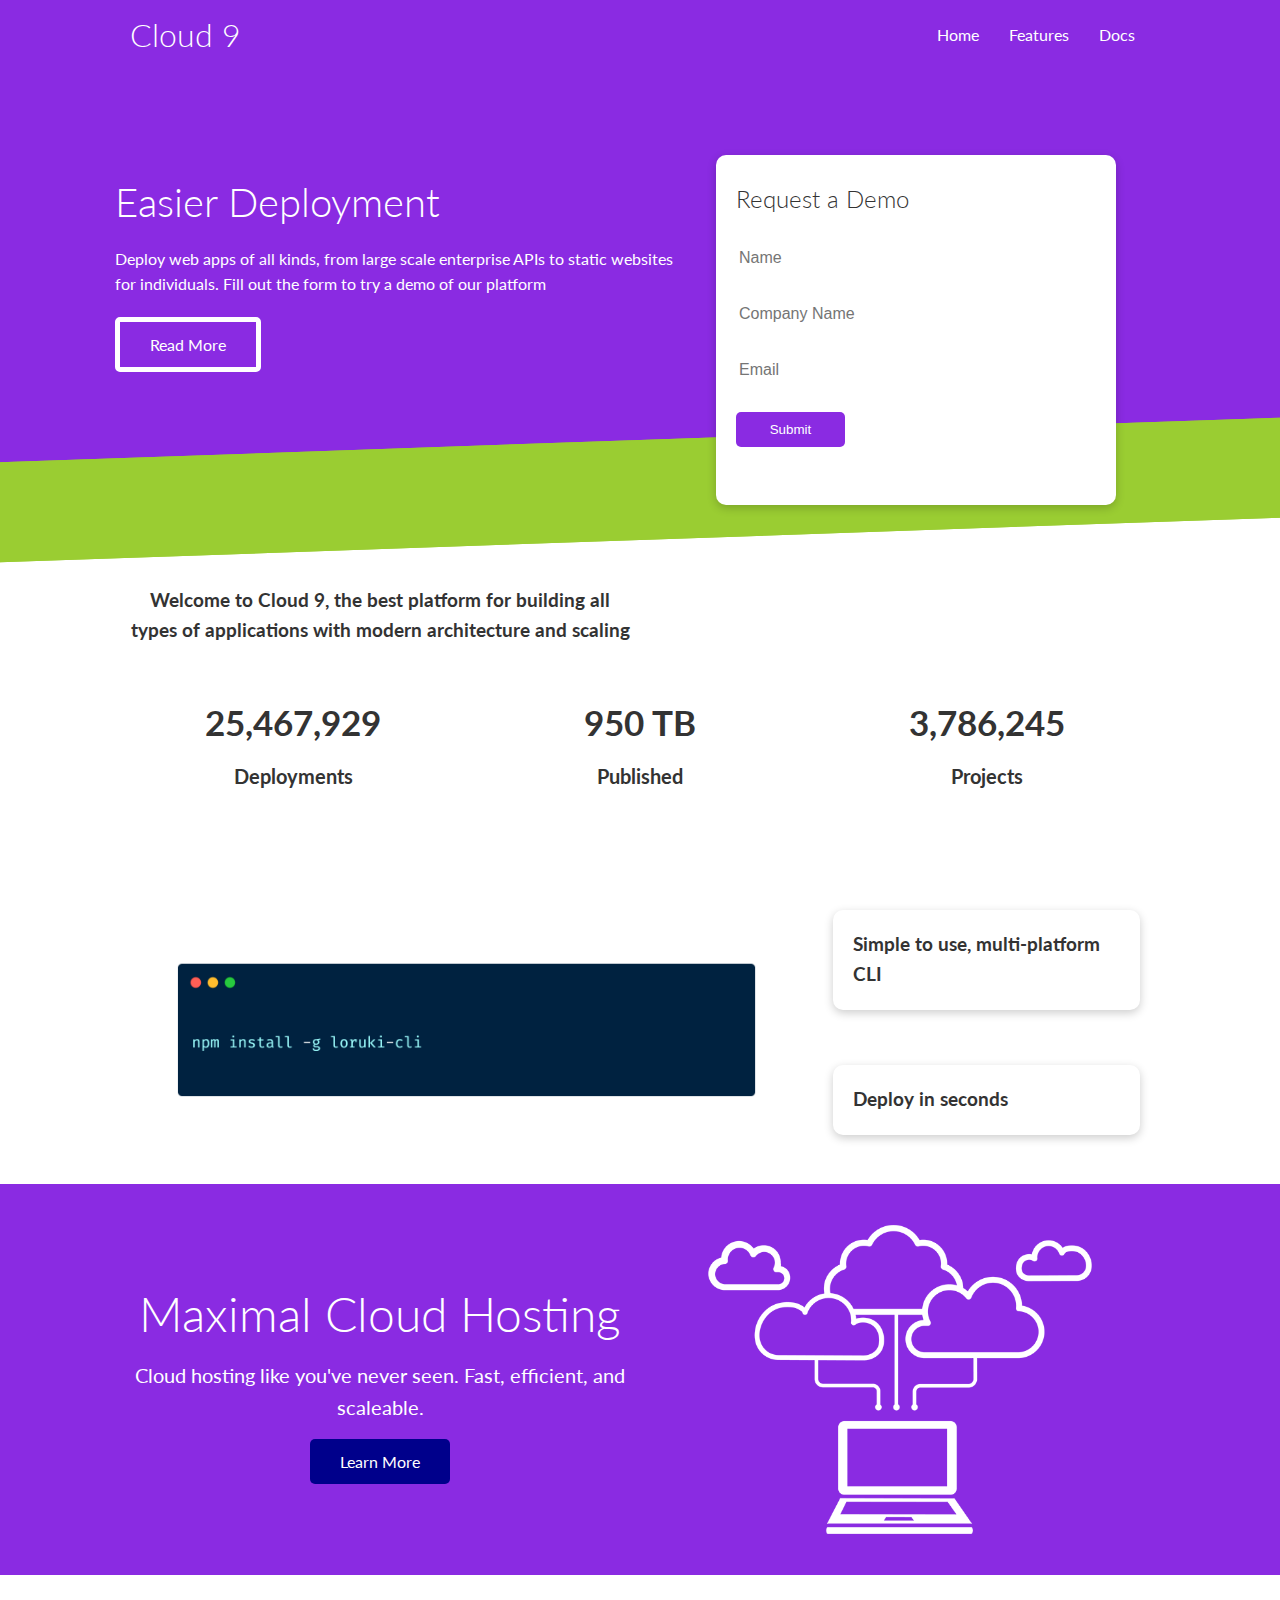
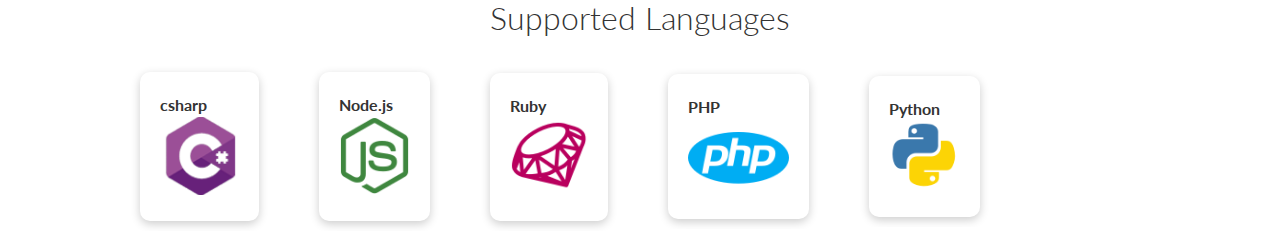
==== index.html @ 0221c9a2 "fix typo in ;oython; title" ====
<!DOCTYPE html>
<html lang="en">
<head>
    <meta charset="UTF-8">
    <meta http-equiv="X-UA-Compatible" content="IE=edge">
    <meta name="viewport" content="width=device-width, initial-scale=1.0">
    <link rel="stylesheet" href="https://cdnjs.cloudflare.com/ajax/libs/font-awesome/6.0.0-beta3/css/all.min.css" integrity="sha512-Fo3rlrZj/k7ujTnHg4CGR2D7kSs0v4LLanw2qksYuRlEzO+tcaEPQogQ0KaoGN26/zrn20ImR1DfuLWnOo7aBA==" crossorigin="anonymous" referrerpolicy="no-referrer" />
    <link rel="stylesheet" href="css/style.css">
    <link rel="stylesheet" href="css/utilities.css">
    <title>Cloud 9 | Cloud Hosting For Everyone</title>
</head>
<body>
    <!-- Navbar -->
    <div class="navbar">
        <div class="container flex">
            <h1 class="logo">Cloud 9</h1>
            <nav>
                <ul>
                    <li><a href="index.html">Home</a></li>
                    <li><a href="features.html">Features</a></li>
                    <li><a href="docs.html">Docs</a></li>
                </ul>
            </nav>
        </div>
    </div>

    <!-- Showcase -->
    <section class="showcase">
        <div class="container grid">
            <div class="showcase-text">
                <h1>Easier Deployment</h1>
                <p>Deploy web apps of all kinds, from large scale enterprise APIs to static websites for individuals. Fill out the form to try a demo of our platform </p>
                <a href="features.html" class="btn btn-outline">Read More</a>
            </div>
            <div class="showcase-form card">
                <h2>Request a Demo</h2>
                <form>
                    <div class="form-control">
                    <input type="text"name="name" placeholder="Name" required>
                    </div>
                    <div class="form-control">
                    <input type="text"name="company" placeholder="Company Name" required>
                    </div>
                    <div class="form-control">
                    <input type="text"name="email" placeholder="Email" required>
                    </div>
                    <input type="submit" value=" Submit " class="btn btn-primary">
                </form>
            </div>
            
        </div>

    </section>


   <!--Stats-->
   <section class="stats">
       <div class="container">
        <h3 class="stats-heading text-center my-1">
            Welcome to Cloud 9, the best platform for building all types of applications with modern architecture and scaling 
        </h3>

        <div class="grid grid-3 text-center my-4">
             <div>
                 <i class="fas fa-server fa-3x"></i>
                 <h3>25,467,929</h3>
                 <p class="text-secondary">Deployments</p>
             </div>
             <div>
                 <i class="fas fa-upload fa-3x"></i>
                <h3>950 TB</h3>
                <p class="text-secondary">Published</p>
            </div>

             <div>
                <i class="fas fa-project-diagram fa-3x"></i>
                <h3>3,786,245</h3>
                <p class="text-secondary">Projects</p>

             </div>
        
       </div>
   </section>
   <!-- CLI -->
   <section class="cli">

   <div class="container grid">
       <img src="image/cli.png" alt="">
       <div class="card">
           <h3>Simple to use, multi-platform CLI</h3>
       </div>
       <div class="card">
           <h3>Deploy in seconds</h3>
       </div>
   </div>
   </section>

   <!-- Cloud -->
   <section class="cloud bg-primary my-2 py-2">
       <div class="container grid">
           <div class="text-center">
               <h2 class="lg">Maximal Cloud Hosting</h2>
               <p class="lead my-1">Cloud hosting like you've never seen. Fast, efficient, and scaleable. </p>
               <a href="features.html" class="btn btn-dark">Learn More</a>

           </div>
           <img src="image/cloud.png" alt="">
       </div>

   </section>
   <!-- Languages -->

   <section class="languages">
       <h2 class="md text-center my-2">
           Supported Languages 
       </h2>
       <div class="container flex">
           <div class="card">
               <h4>csharp</h4>
               <img src="image/logos/csharp.png" alt="">
           </div>
           
       <div class="container flex">
           <div class="card">
               <h4>Node.js</h4>
               <img src="image/logos/node.png" alt="">
           </div>
       <div class="container flex">
           <div class="card">
               <h4>Ruby</h4>
               <img src="image/logos/ruby.png" alt="">
           </div>
       <div class="container flex">
           <div class="card">
               <h4>PHP</h4>
               <img src="image/logos/php.png" alt="">
           </div>
       <div class="container flex">
           <div class="card">
               <h4>Python</h4>
               <img src="image/logos/python.png" alt="">
           </div>
       </div>
       
   </section>
</body>
</html>
---- css/style.css ----
@import url("https://fonts.googleapis.com/css2?family=Lato:wght@300&display=swap");

:root {
  --primary-color: blueviolet;
  --secondary-color: violet;
  --dark-color: darkblue;
  --light-color: darkgrey;
}

* {
  box-sizing: border-box;
  padding: 0;
  margin: 0;
}

body {
  font-family: "Lato", sans-serif;
  color: #333;
  line-height: 1.6;
}

ul {
  list-style-type: none;
}

a {
  text-decoration: none;
  color: #333;
}

h1,
h2 {
  font-weight: 300;
  line-height: 1.2;
  margin: 10px 0;
}

p {
  margin: 10px 0;
}

img {
  width: 100%;
}

/* Navbar Styling */

.navbar {
  background-color: var(--primary-color);
  color: #fff;
  height: 70px;
}

.navbar ul {
  display: flex;
}

.navbar a {
  color: #fff;
  padding: 10px;
  margin: 0 5px;
}

.navbar a:hover {
  border-bottom: 2px #fff solid;
}
.navbar .flex {
  justify-content: space-between;
}

/* Showcase */
.showcase {
  height: 400px;
  background-color: var(--primary-color);
  color: #fff;
  position: relative;
}

.showcase h1 {
  font-size: 40px;
}

.showcase p {
  margin: 20px 0;
}

.showcase .grid {
  overflow: visible;
  grid-template-columns: 55% 45%;
  gap: 30px;
}

.showcase-form {
  position: relative;
  top: 60px;
  height: 350px;
  width: 400px;
  padding: 40px;
  z-index: 100;
}

.showcase-form .form-control {
  margin: 30px 0;
}

.showcase-form input[type="text"],
.showcase-form input[type="email"] {
  border: 0;
  border-bottom: 1 px solid #b4becb;
  width: 100%;
  padding: 3px;
  font-size: 16px;
}

.showcase-form input:focus {
  outline: none;
}

.showcase::before,
.showcase::after {
  content: "";
  position: absolute;
  height: 100px;
  bottom: -70px;
  right: 0;
  left: 0;
  background: yellowgreen;
  transform: skewY(-2deg);
  -webkit-transform: skewY(-2deg);
  -moz-transform: skewY(-2deg);
  -ms-transform: skewY(-2deg);
}

/* Stats */

.stats {
  padding-top: 100px;
  padding-bottom: 50px;
}

.stats-heading {
  max-width: 500px;
  margin: auto;
}

.stats .grid h3 {
  font-size: 35px;
}

.stats .grid p {
  font-size: 20px;
  font-weight: bold;
}

/* Cli */

.cli .grid {
  grid-template-columns: repeat(3, 1fr);
  grid-template-rows: repeat(2, 1fr);
}

.cli .grid > *:first-child {
  grid-column: 1 / span 2;
  grid-row: 1 / span 2;
}

/* Cloud */

.cloud.grid {
  grid-template-columns: 4fr 3fr;
}
---- css/utilities.css ----
.container {
  max-width: 1100px;
  margin: 0 auto;
  overflow: auto;
  padding: 0 40px;
}

.card {
  background-color: white;
  color: #333;
  border-radius: 10px;
  box-shadow: 0 3px 10px rgba(0, 0, 0, 0.2);
  padding: 20px;
  margin: 10px;
}

.btn {
  display: inline-block;
  padding: 10px 30px;
  cursor: pointer;
  background: var(--primary-color);
  color: #fff;
  border: none;
  border-radius: 5px;
}

.btn-outline {
  background-color: transparent;
  border: 5px #fff solid;
}

.btn:hover {
  transform: scale(1.3);
}

/* Backgrounds and colored buttons */
.bg-primary,
.btn-primary {
  background-color: var(--primary-color);
  color: white;
}

.bg-secondary,
.btn-secondary {
  background-color: var(--secondary-color);
  color: white;
}

.bg-dark,
.btn-dark {
  background-color: var(--dark-color);
  color: white;
}

.bg-light,
.btn-light {
  background-color: var(--light-color);
  color: #333;
}

/* Text Sizes */

.lead {
  font-size: 20px;
}

.sm {
  font-size: 1rem;
}

.md {
  font-size: 2rem;
}

.lg {
  font-size: 3rem;
}

.xl {
  font-size: 4rem;
}

.text-center {
  text-align: center;
}

.flex {
  display: flex;
  justify-content: center;
  align-items: center;
  height: 100%;
}

.grid {
  display: grid;
  grid-template-columns: repeat(2, 1fr);
  gap: 20px;
  justify-content: center;
  align-items: center;
  height: 100%;
}

.grid-3 {
  grid-template-columns: repeat(3, 1fr);
}

/* Margin */
.my-1 {
  margin: 1rem 0;
}

.my-2 {
  margin: 1.5rem 0;
}

.my-3 {
  margin: 2rem 0;
}

.my-4 {
  margin: 3rem 0;
}

.my-5 {
  margin: 4rem 0;
}

.m-1 {
  margin: 1rem;
}

.m-2 {
  margin: 1.5rem;
}

.m-3 {
  margin: 2rem;
}

.m-4 {
  margin: 3rem;
}

.m-5 {
  margin: 4rem;
}

/* Padding */

.py-1 {
  padding: 1rem 0;
}

.py-2 {
  padding: 1.5rem 0;
}

.py-3 {
  padding: 2rem 0;
}

.py-4 {
  padding: 3rem 0;
}

.py-5 {
  padding: 4rem 0;
}

.p-1 {
  padding: 1rem;
}

.p-2 {
  padding: 1.5rem;
}

.p-3 {
  padding: 2rem;
}

.p-4 {
  padding: 3rem;
}

.p-5 {
  padding: 4rem;
}
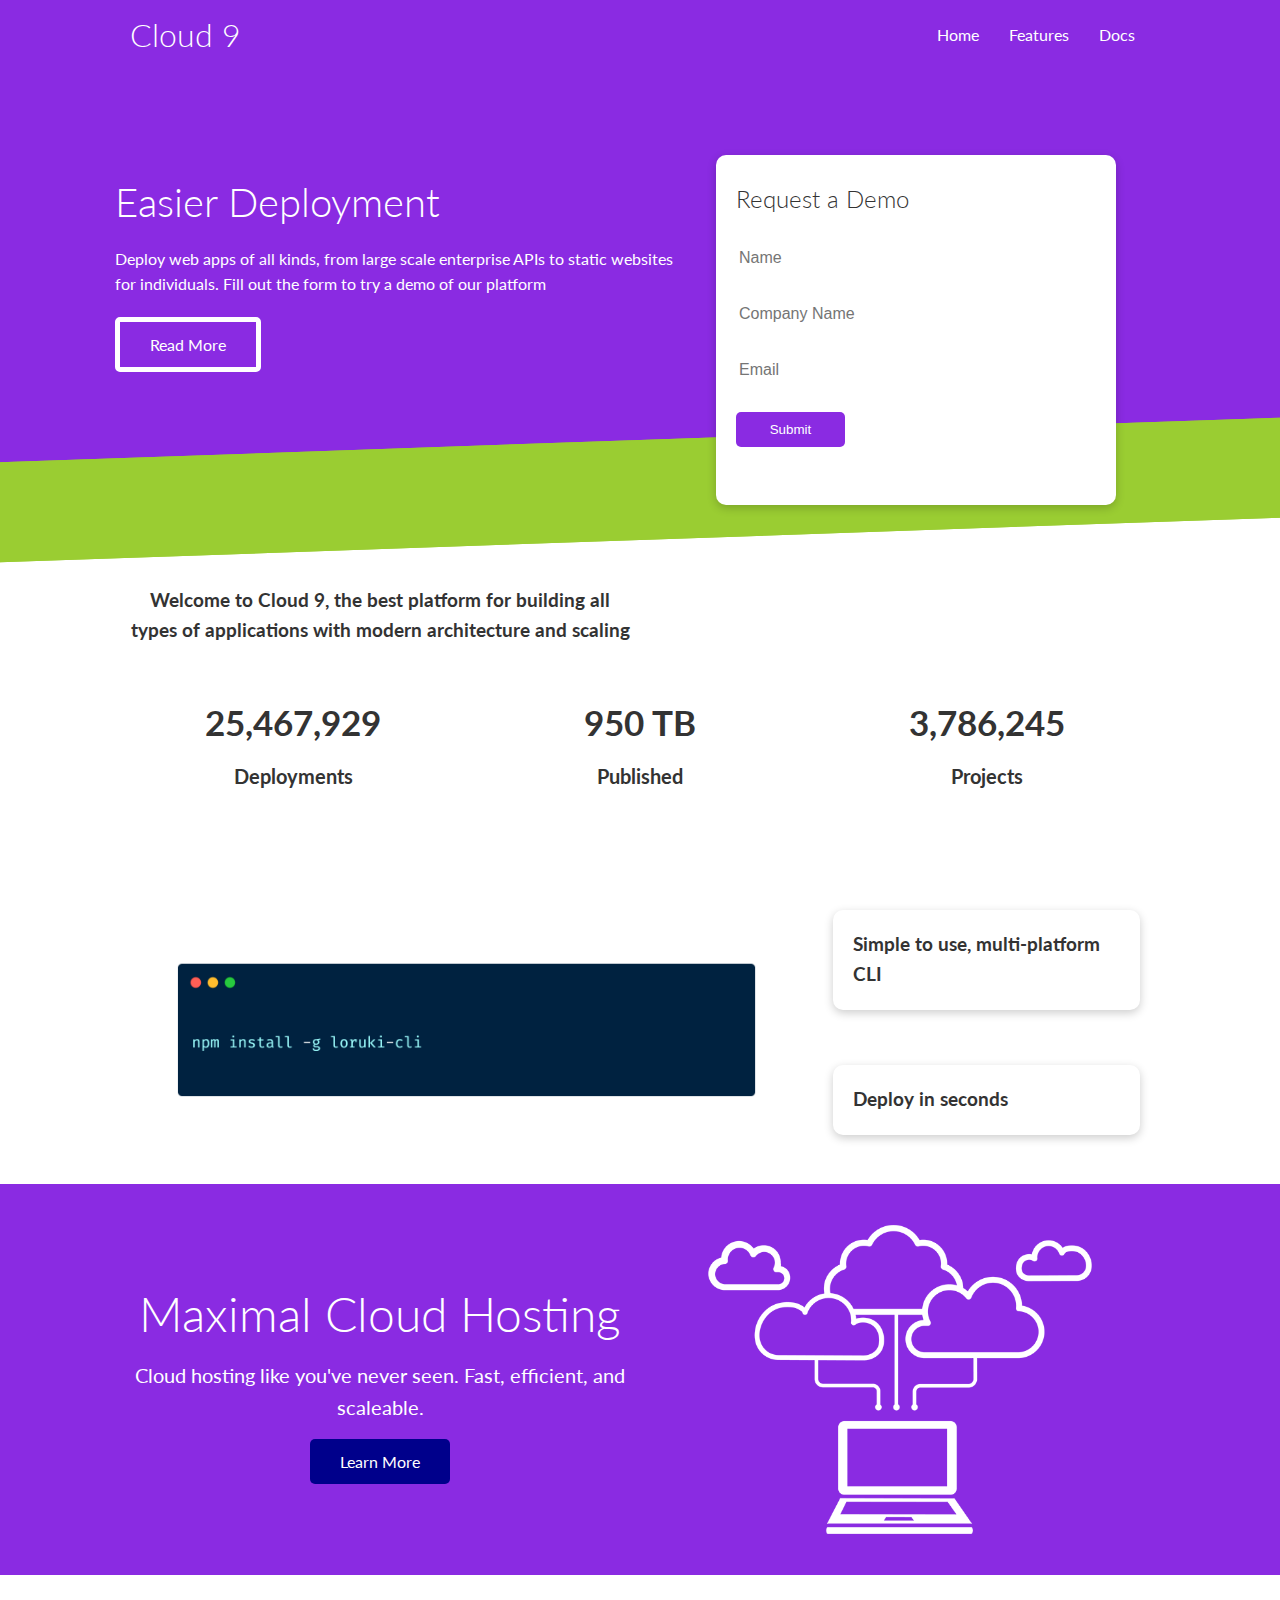
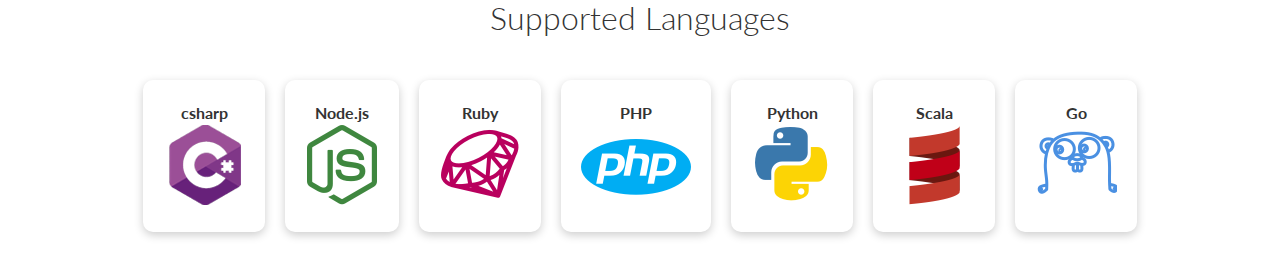
==== commit 3358fb9c: "add flex wrap tp card classes in style.css and add more language cards to language area in index.htm" ====
--- a/index.html
+++ b/index.html
@@ -120,26 +120,36 @@
                <img src="image/logos/csharp.png" alt="">
            </div>
            
-       <div class="container flex">
+       
            <div class="card">
                <h4>Node.js</h4>
                <img src="image/logos/node.png" alt="">
            </div>
-       <div class="container flex">
+      
            <div class="card">
                <h4>Ruby</h4>
                <img src="image/logos/ruby.png" alt="">
            </div>
-       <div class="container flex">
+       
            <div class="card">
                <h4>PHP</h4>
                <img src="image/logos/php.png" alt="">
            </div>
-       <div class="container flex">
+       
            <div class="card">
                <h4>Python</h4>
                <img src="image/logos/python.png" alt="">
            </div>
+           <div class="card">
+               <h4>Scala</h4>
+               <img src="image/logos/scala.png" alt="">
+           </div>
+           <div class="card">
+               <h4>Go</h4>
+               <img src="image/logos/go.png" alt="">
+           </div>
+           
+           
        </div>
        
    </section>
--- a/css/style.css
+++ b/css/style.css
@@ -169,3 +169,13 @@
 .cloud.grid {
   grid-template-columns: 4fr 3fr;
 }
+
+/* Languages */
+
+.languages .flex {
+  flex-wrap: wrap;
+}
+.languages .card {
+  text-align: center;
+  margin: 18px 10px 40px;
+}
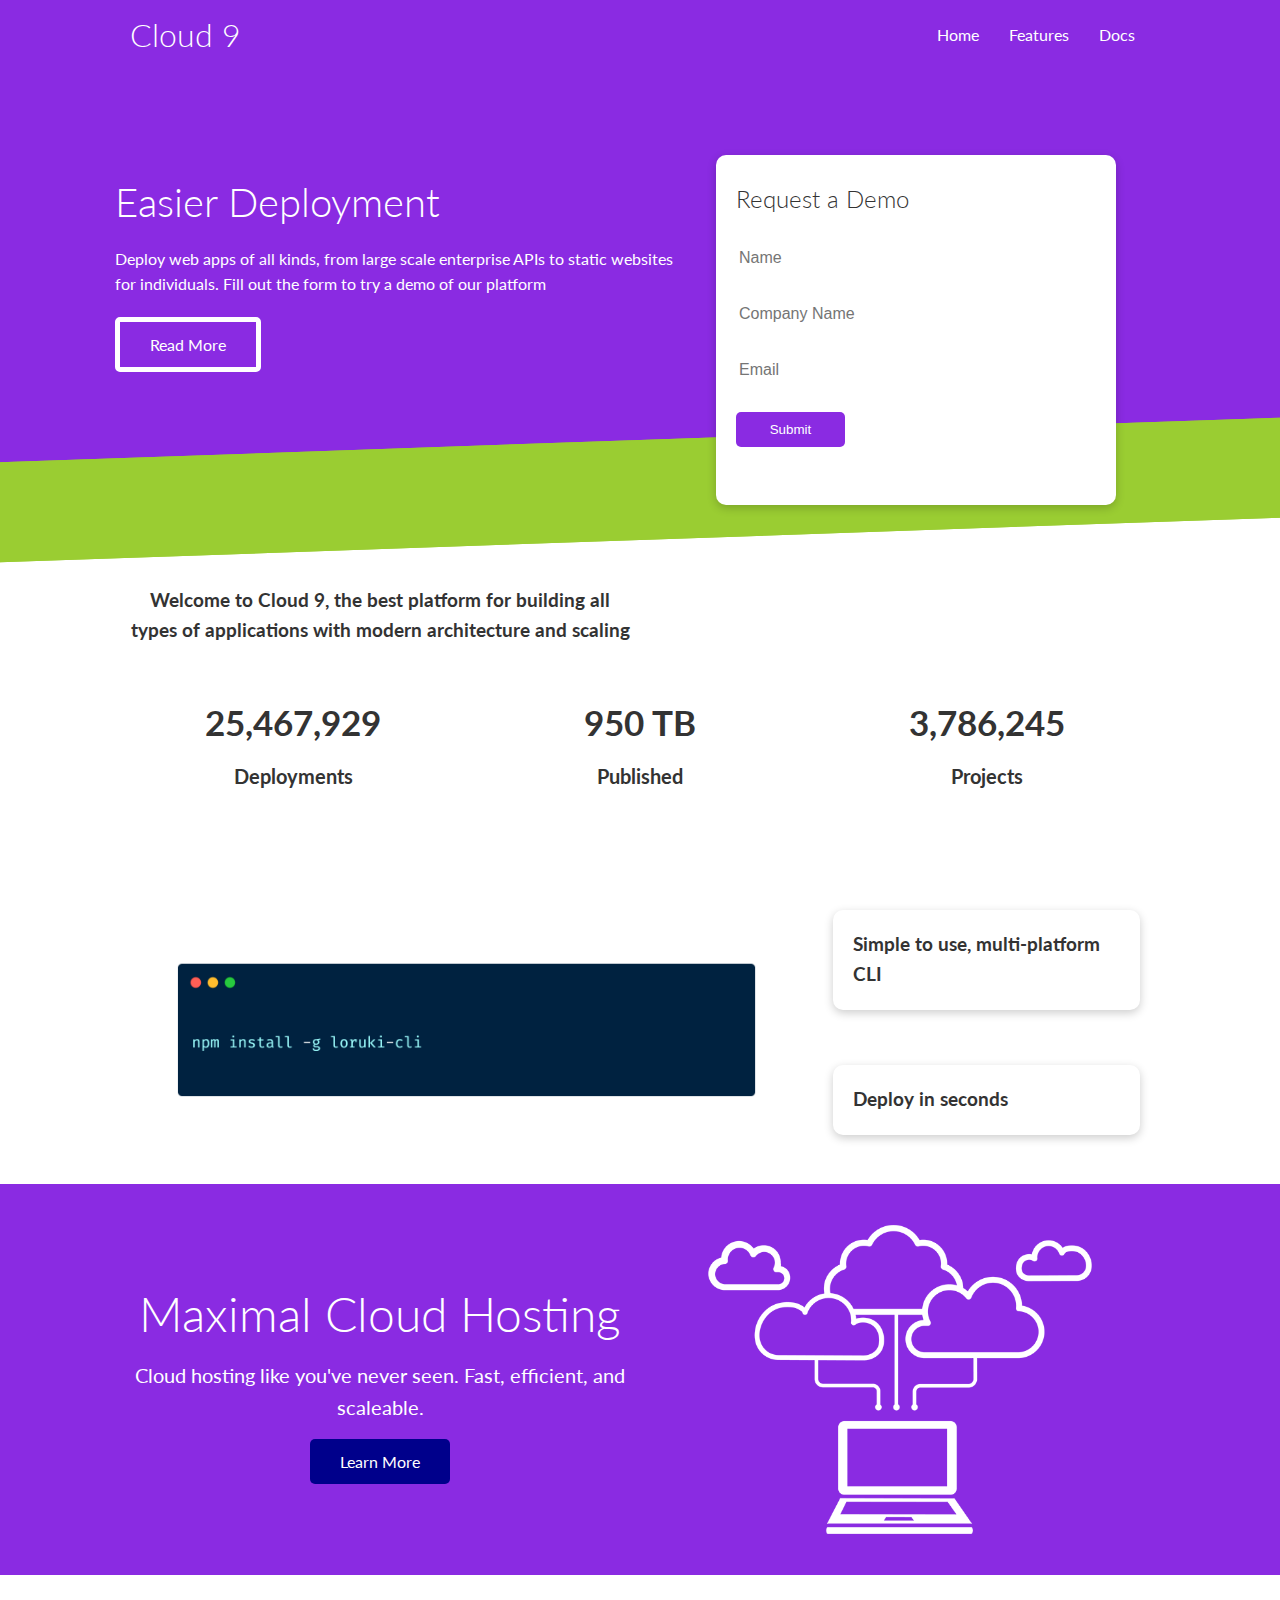
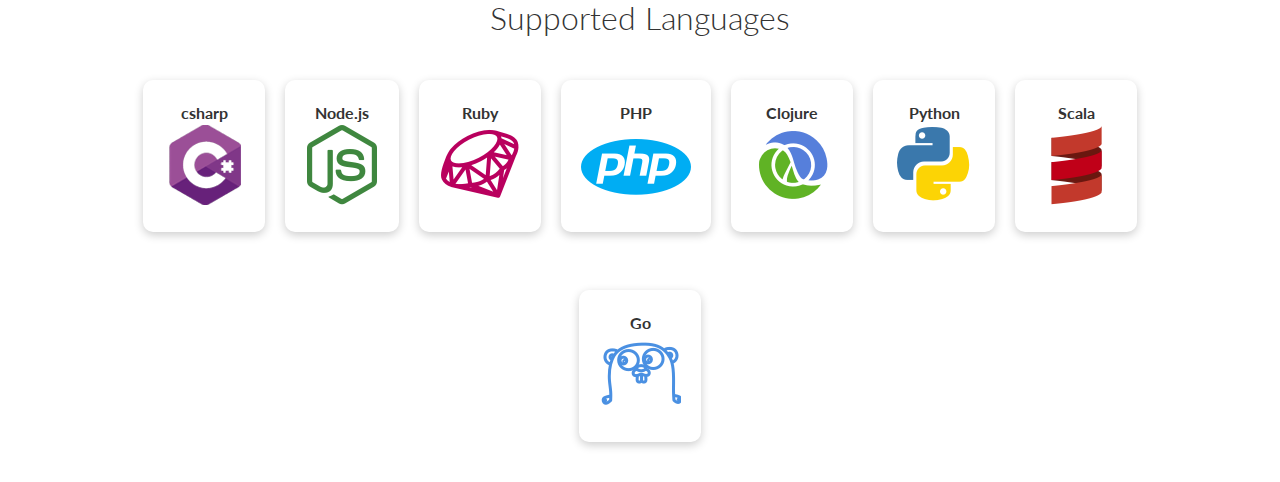
==== commit 83ca595a: "add more language cards, get rid of extra divs" ====
--- a/index.html
+++ b/index.html
@@ -135,6 +135,10 @@
                <h4>PHP</h4>
                <img src="image/logos/php.png" alt="">
            </div>
+           <div class="card">
+            <h4>Clojure</h4>
+            <img src="image/logos/clojure.png" alt="">
+             </div>
        
            <div class="card">
                <h4>Python</h4>
@@ -148,6 +152,8 @@
                <h4>Go</h4>
                <img src="image/logos/go.png" alt="">
            </div>
+            
+           
            
            
        </div>
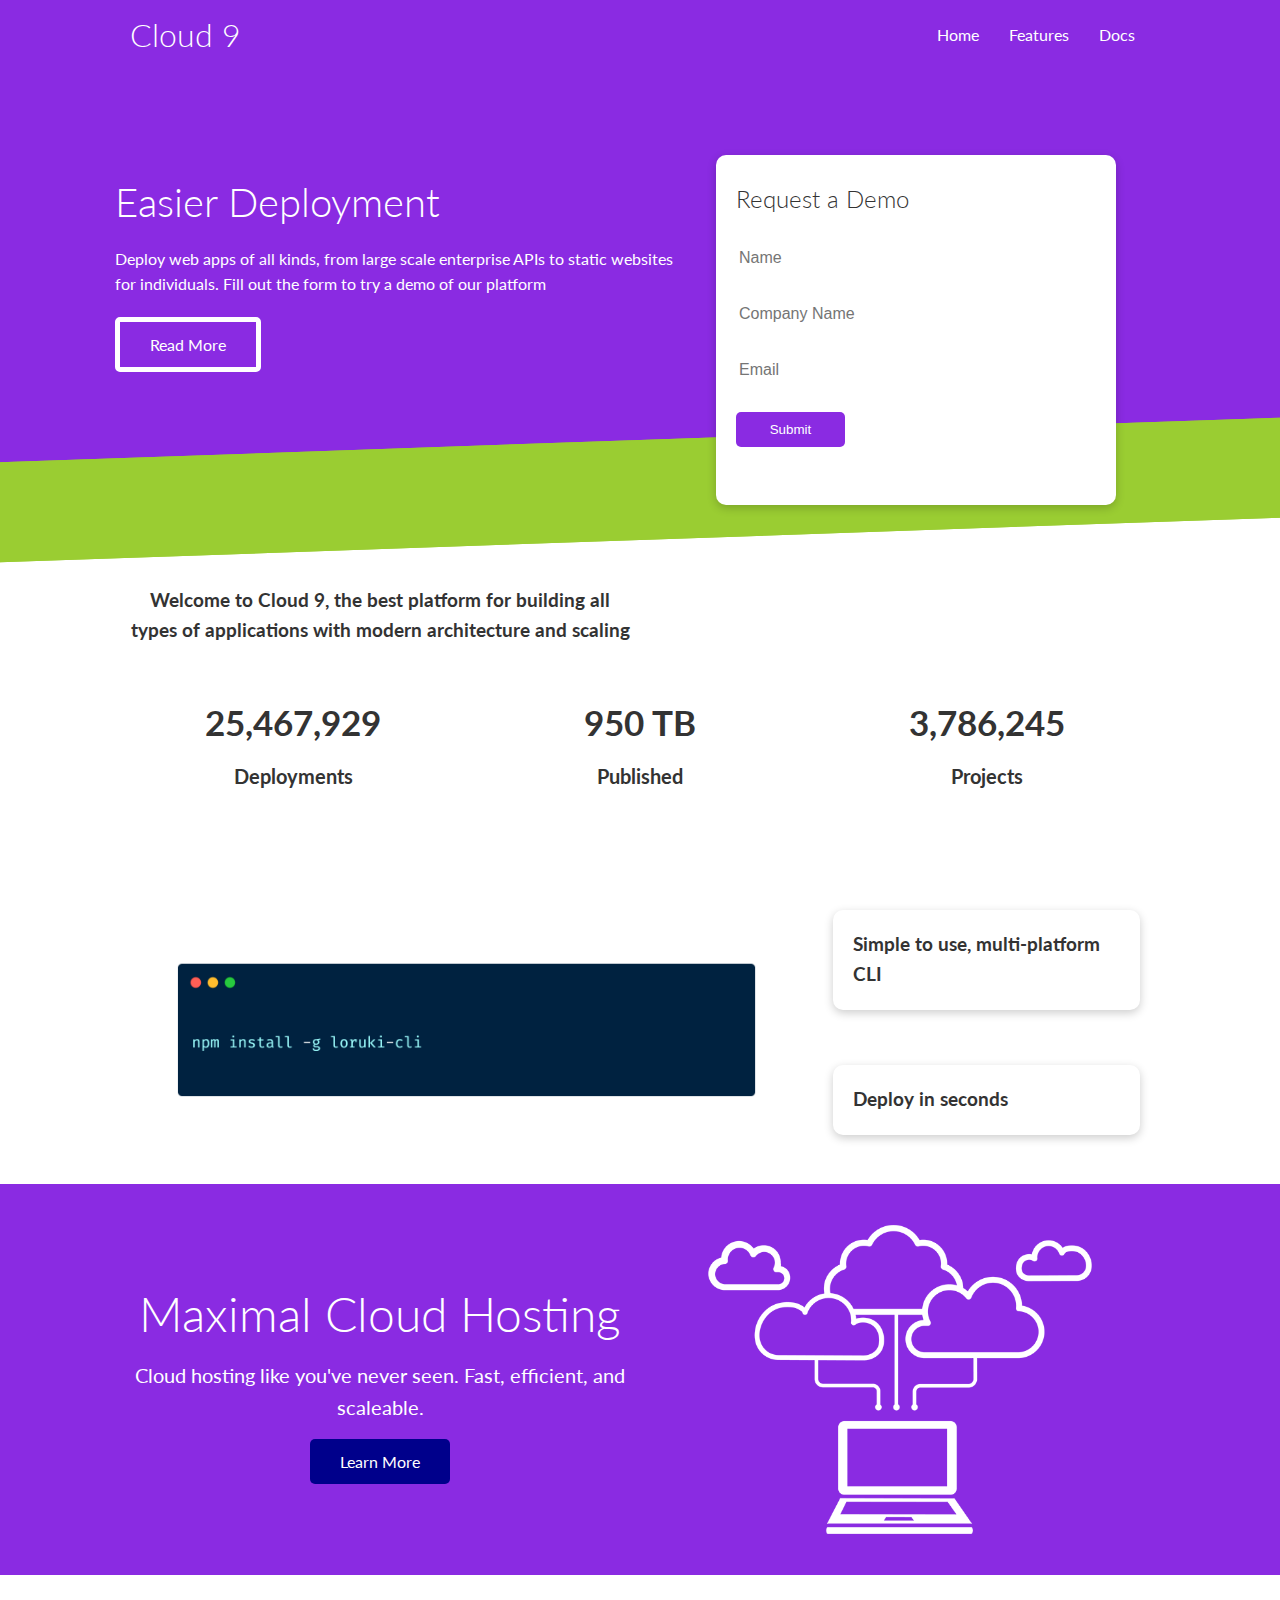
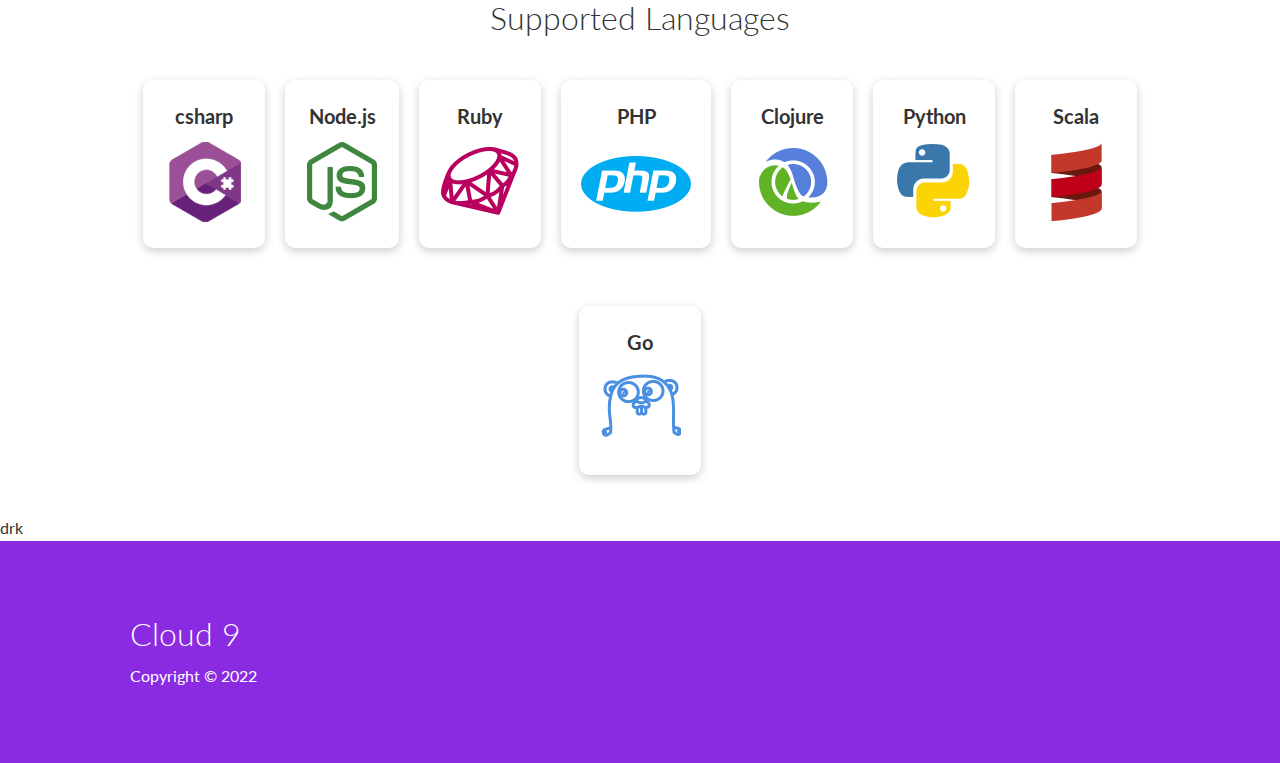
==== commit 9aaa86b1: "create a footer section under languages section, set color to primary and add heading with site titl" ====
--- a/index.html
+++ b/index.html
@@ -152,12 +152,17 @@
                <h4>Go</h4>
                <img src="image/logos/go.png" alt="">
            </div>
-            
-           
-           
-           
-       </div>
+     </div>
        
    </section>
+   <!-- Footer -->drk
+   <footer class="footer bg-primary py-5">
+       <div class="container grid grid-3">
+           <div>
+               <h1>Cloud 9</h1>
+               <p>Copyright &copy; 2022</p>
+           </div>
+       </div>
+   </footer>
 </body>
 </html>--- a/css/style.css
+++ b/css/style.css
@@ -178,4 +178,14 @@
 .languages .card {
   text-align: center;
   margin: 18px 10px 40px;
+  transition: transform 0.2s ease-out;
 }
+
+.languages .card h4 {
+  font-size: 20px;
+  margin-bottom: 10px;
+}
+
+.languages .card:hover {
+  transform: translateY(-15px);
+}
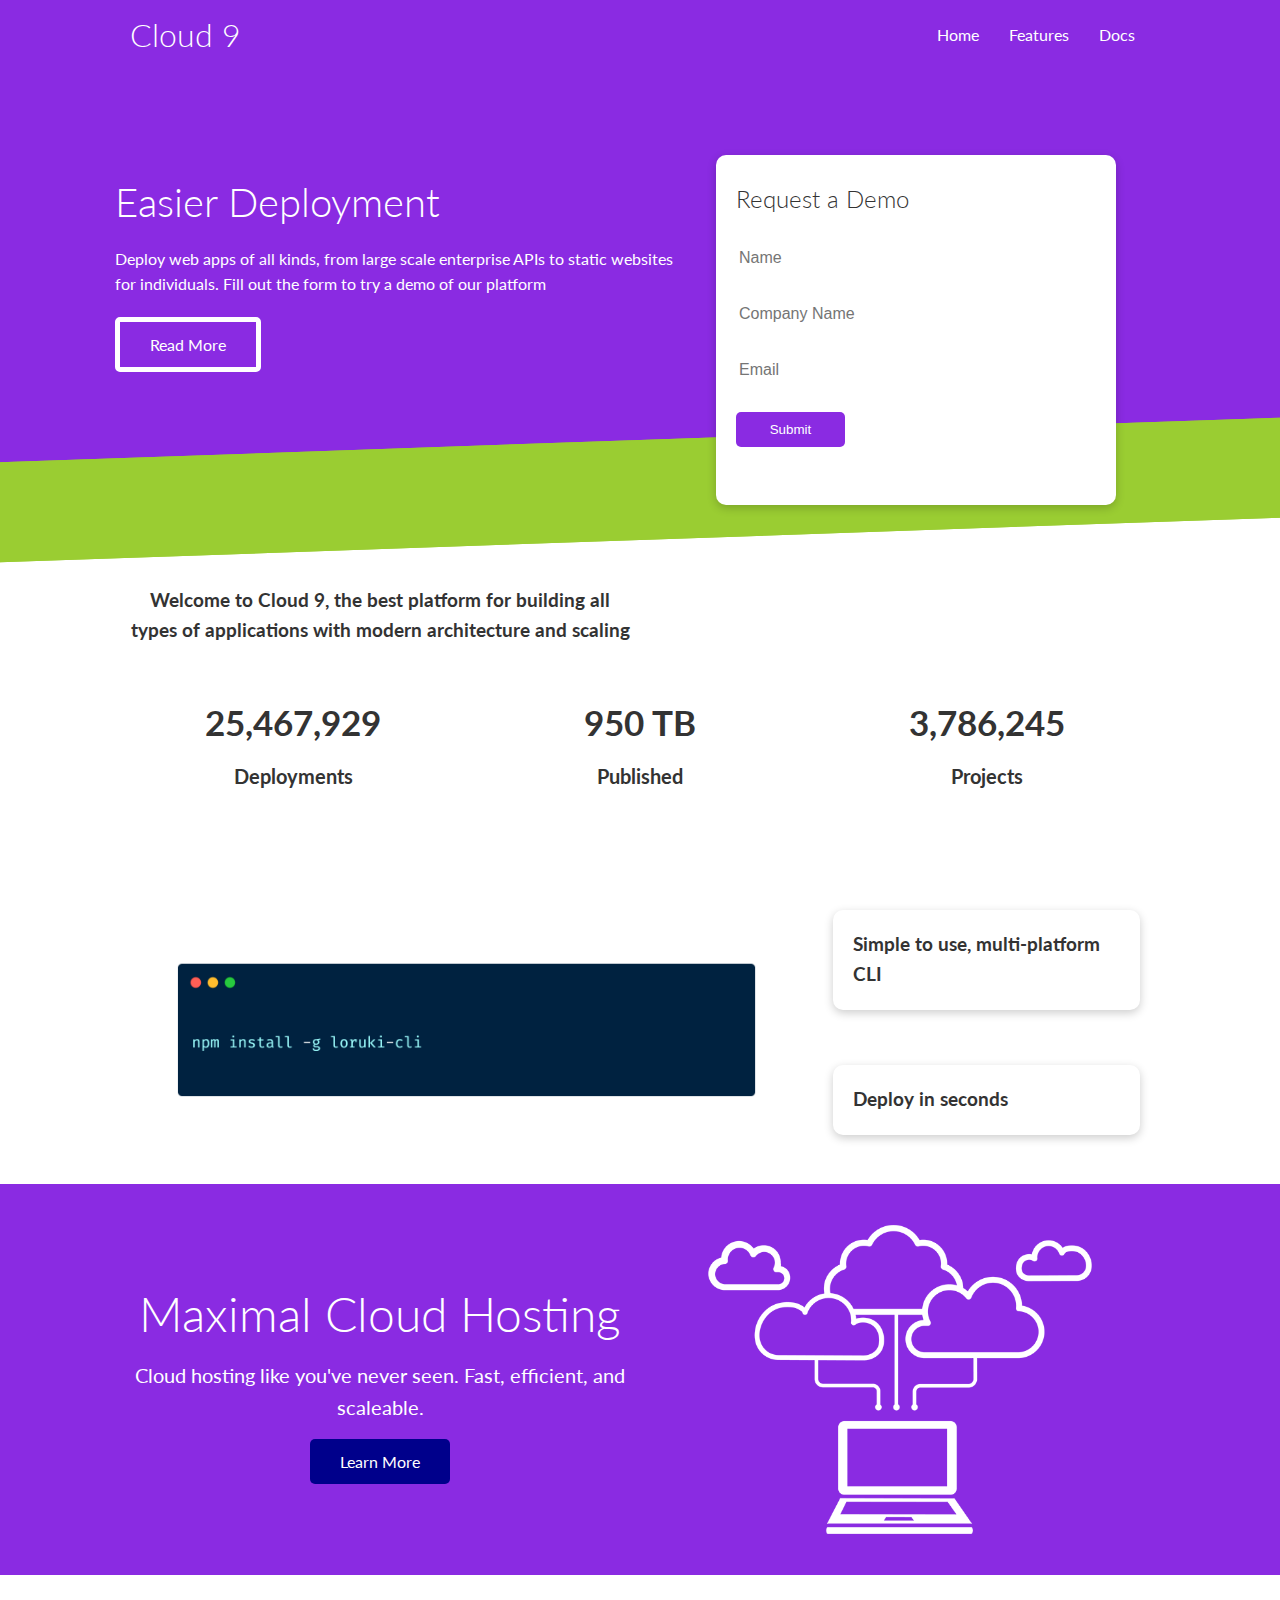
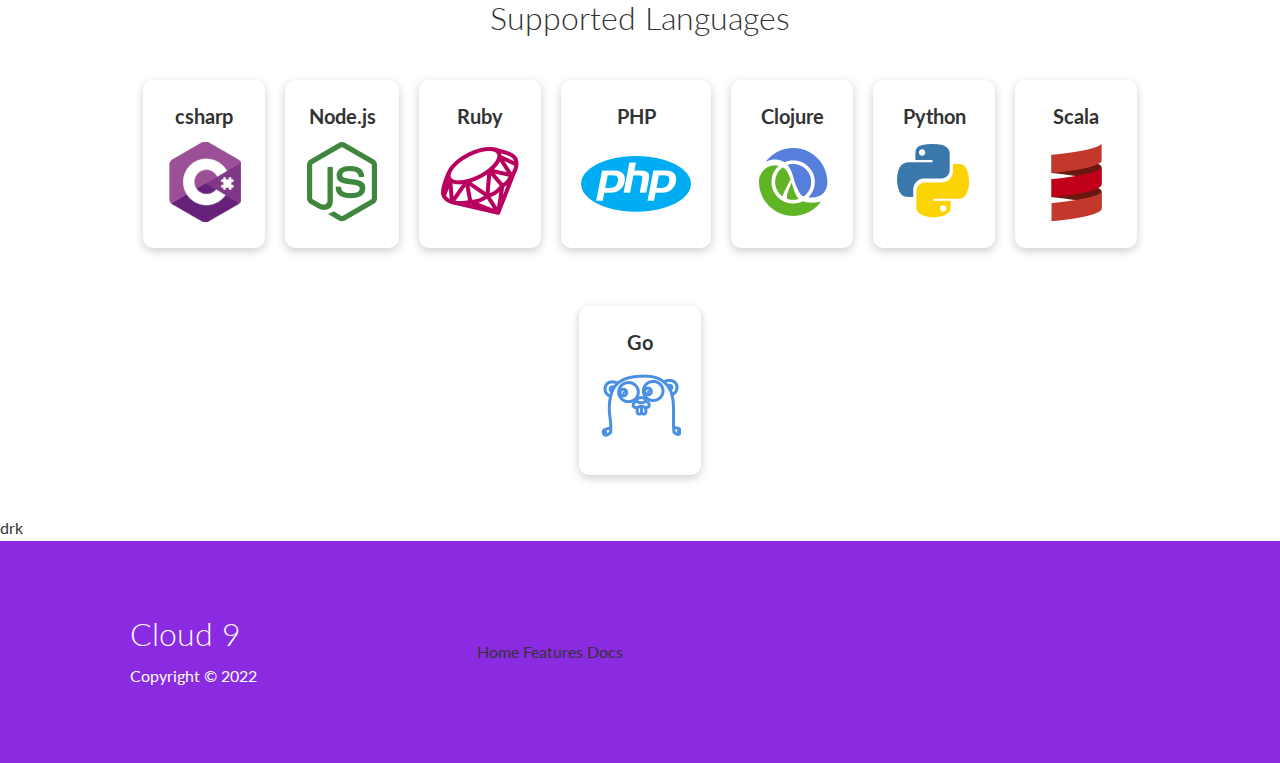
==== commit ee485db0: "add a div for social media icons" ====
--- a/index.html
+++ b/index.html
@@ -162,6 +162,18 @@
                <h1>Cloud 9</h1>
                <p>Copyright &copy; 2022</p>
            </div>
+           <nav>
+               <ul>
+                   <li>
+                       <a href="index.html">Home</a>
+                       <a href="features.html">Features</a>
+                       <a href="docs.html">Docs</a>
+                   </li>
+               </ul>
+           </nav>
+           <div class="social">
+               
+           </div>
        </div>
    </footer>
 </body>
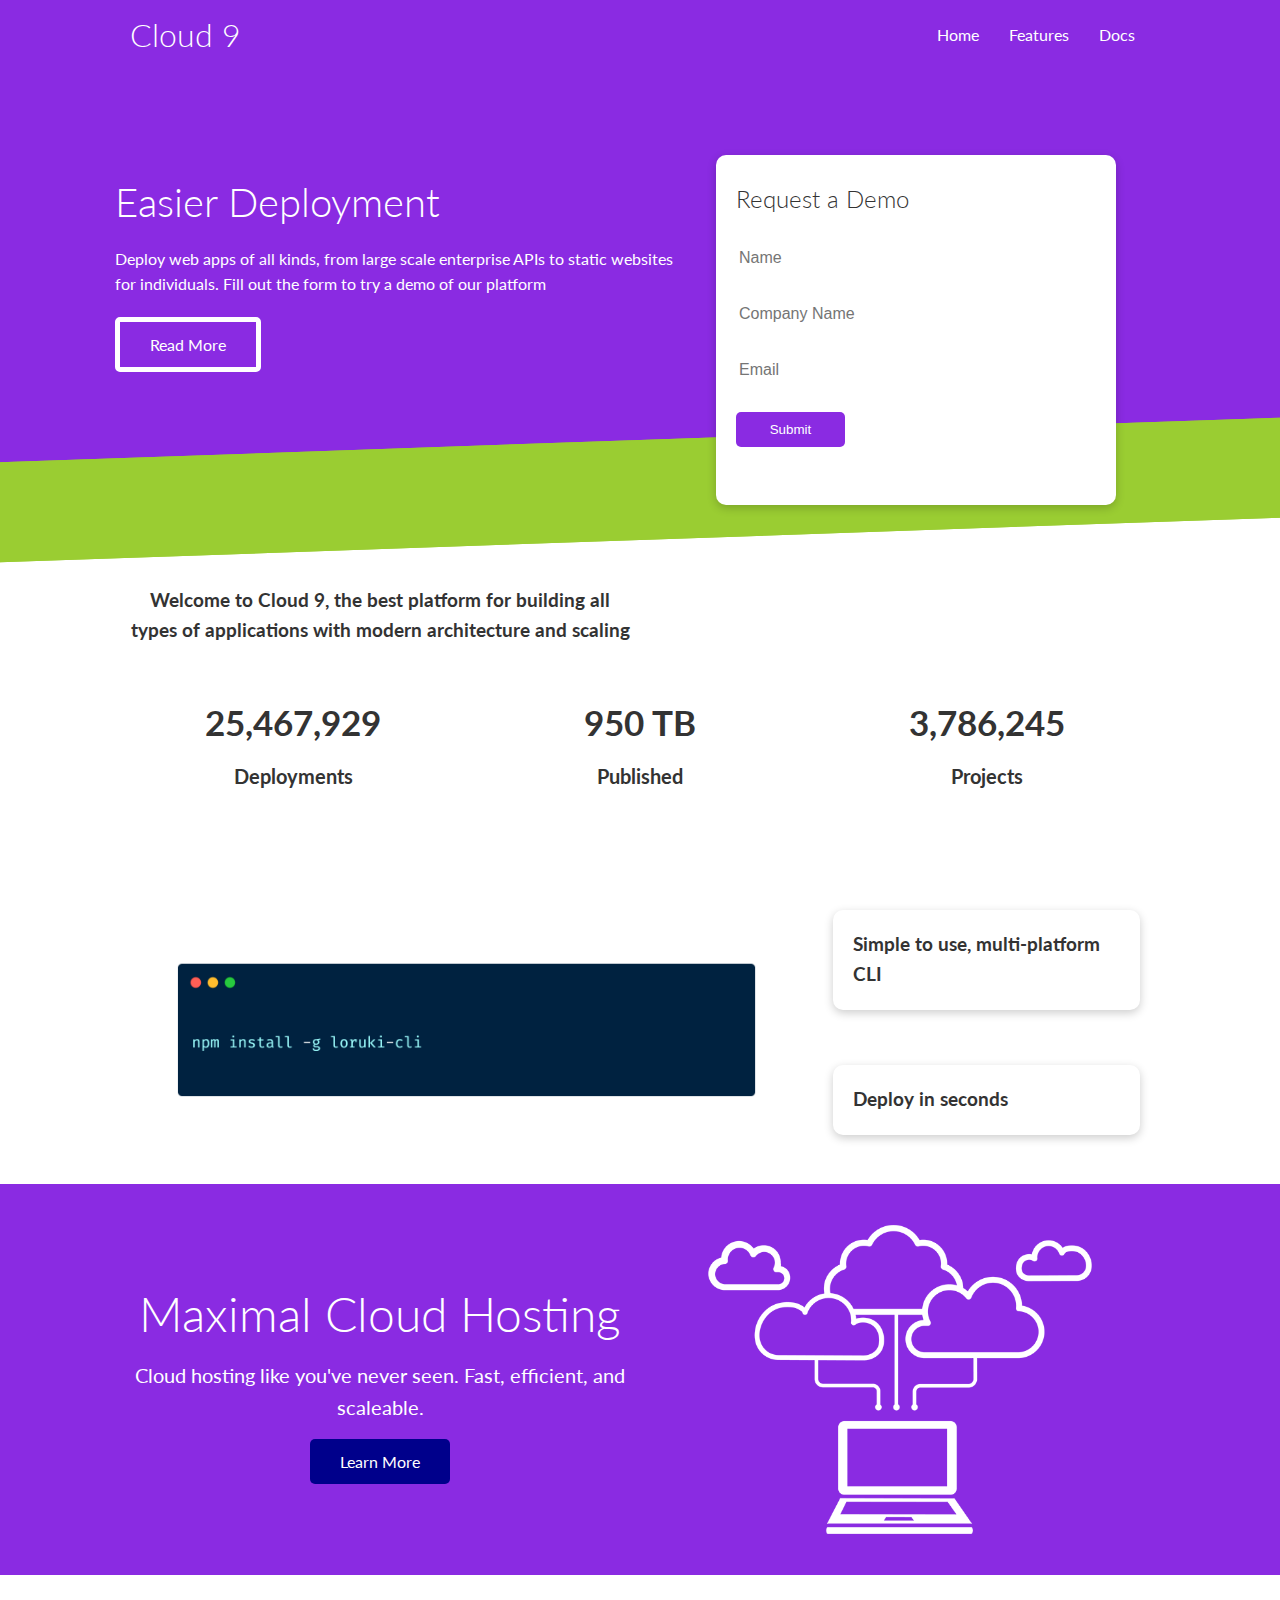
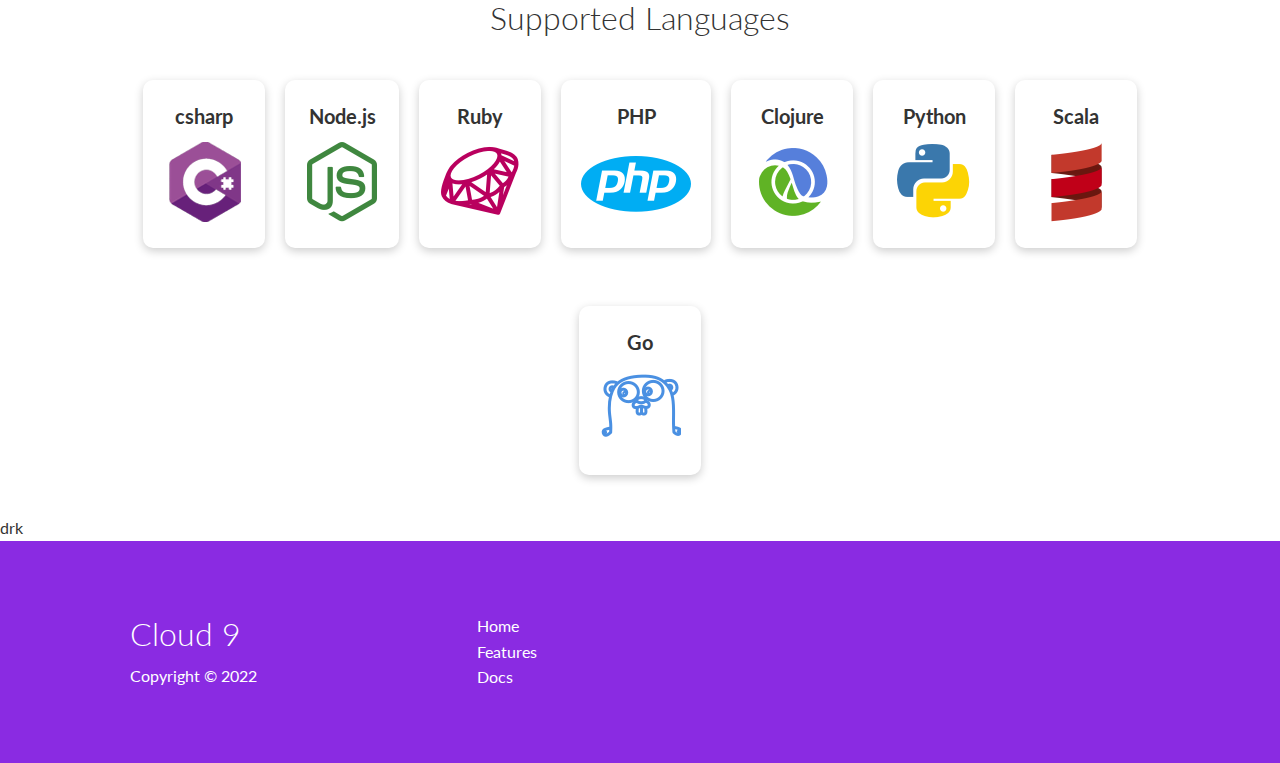
==== commit 491dac8e: "add breaks in the footer navbar to stack the links to different pages" ====
--- a/index.html
+++ b/index.html
@@ -165,14 +165,17 @@
            <nav>
                <ul>
                    <li>
-                       <a href="index.html">Home</a>
-                       <a href="features.html">Features</a>
-                       <a href="docs.html">Docs</a>
+                       <a href="index.html">Home</a><br />
+                       <a href="features.html">Features</a><br />
+                       <a href="docs.html">Docs</a><br />
                    </li>
                </ul>
            </nav>
            <div class="social">
-               
+               <a href="#"><i class="fab fa-github fa-2x"></i></a>
+               <a href="#"><i class="fab fa-facebook fa-2x"></i></a>
+               <a href="#"><i class="fab fa-instagram fa-2x"></i></a>
+               <a href="#"><i class="fab fa-twitter fa-2x"></i></a>
            </div>
        </div>
    </footer>
--- a/css/style.css
+++ b/css/style.css
@@ -189,3 +189,9 @@
 .languages .card:hover {
   transform: translateY(-15px);
 }
+
+/* Footer  */
+
+.footer .social a {
+  margin: 0 10px;
+}
--- a/css/utilities.css
+++ b/css/utilities.css
@@ -52,6 +52,14 @@
   color: white;
 }
 
+.bg-primary a,
+.btn-primary a,
+.bg-secondary a,
+.btn-secondary a,
+.bg-dark a,
+.btn-dark a {
+  color: white;
+}
 .bg-light,
 .btn-light {
   background-color: var(--light-color);
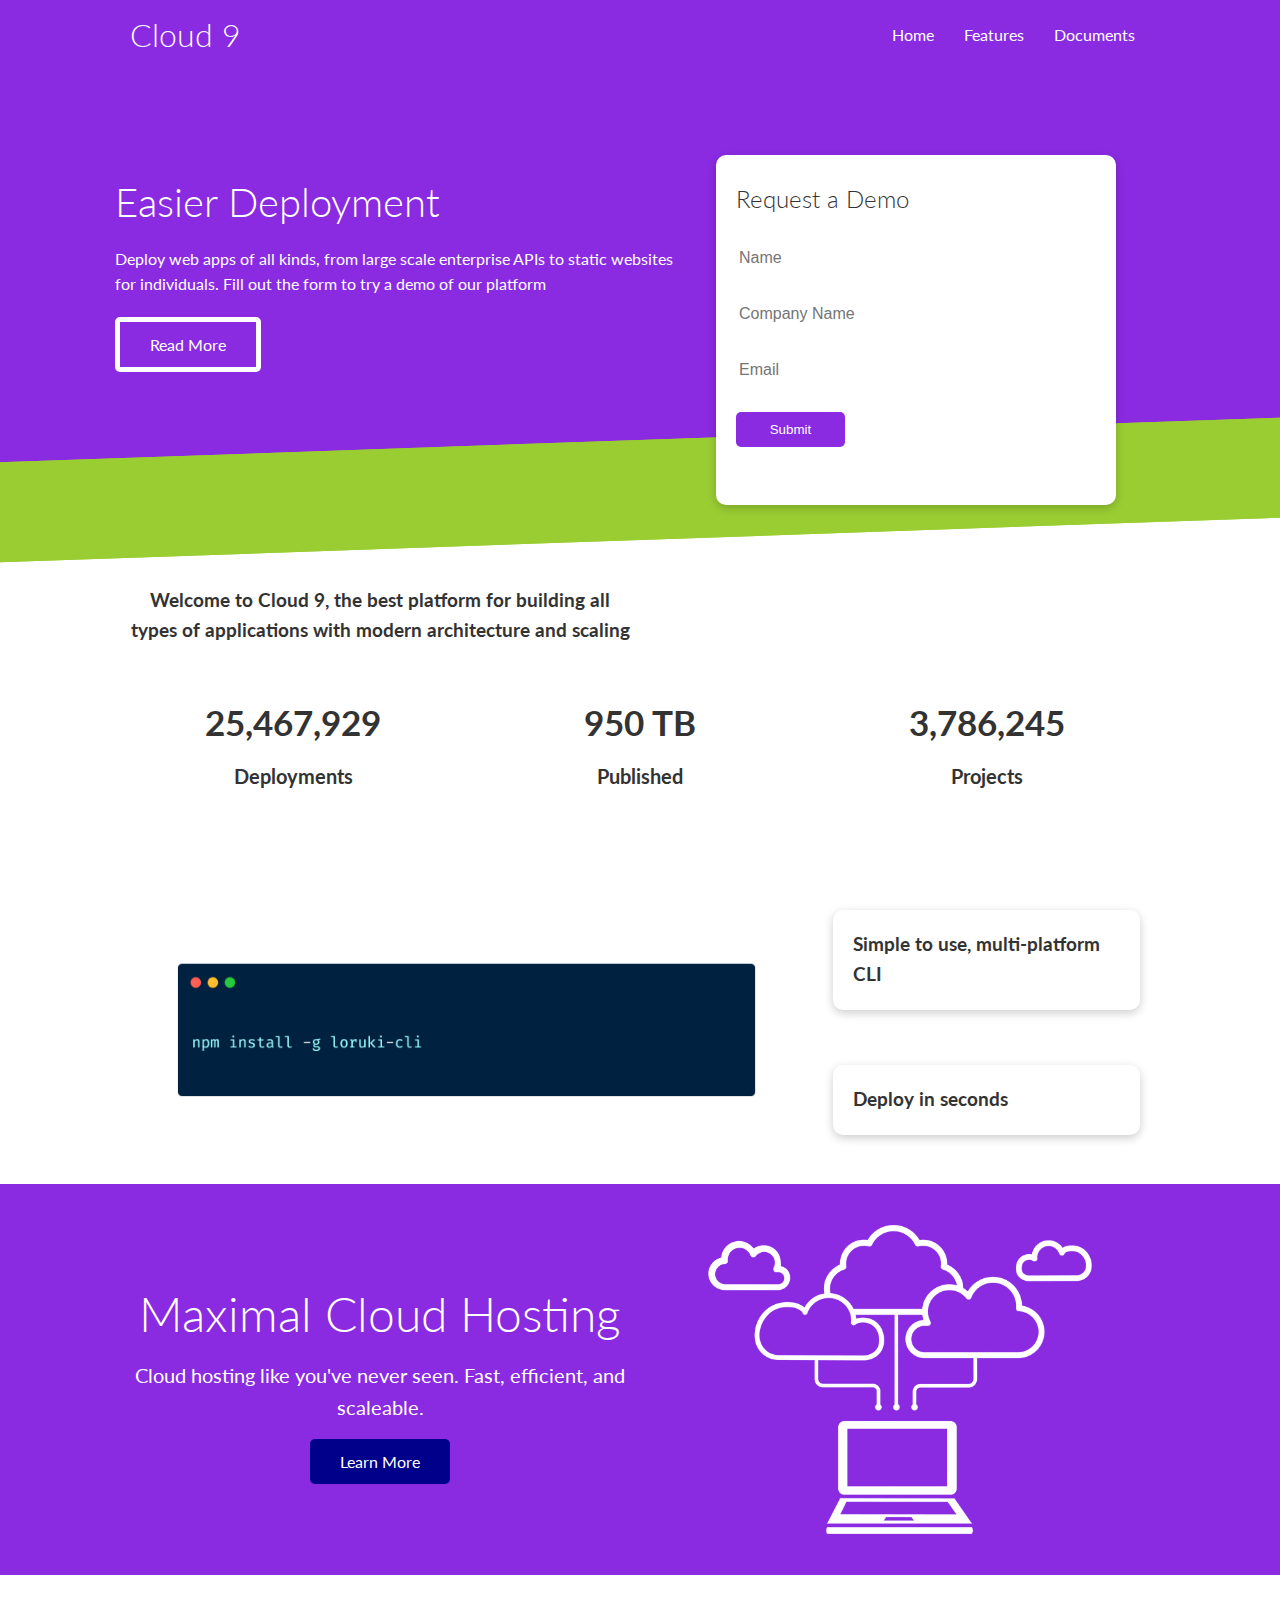
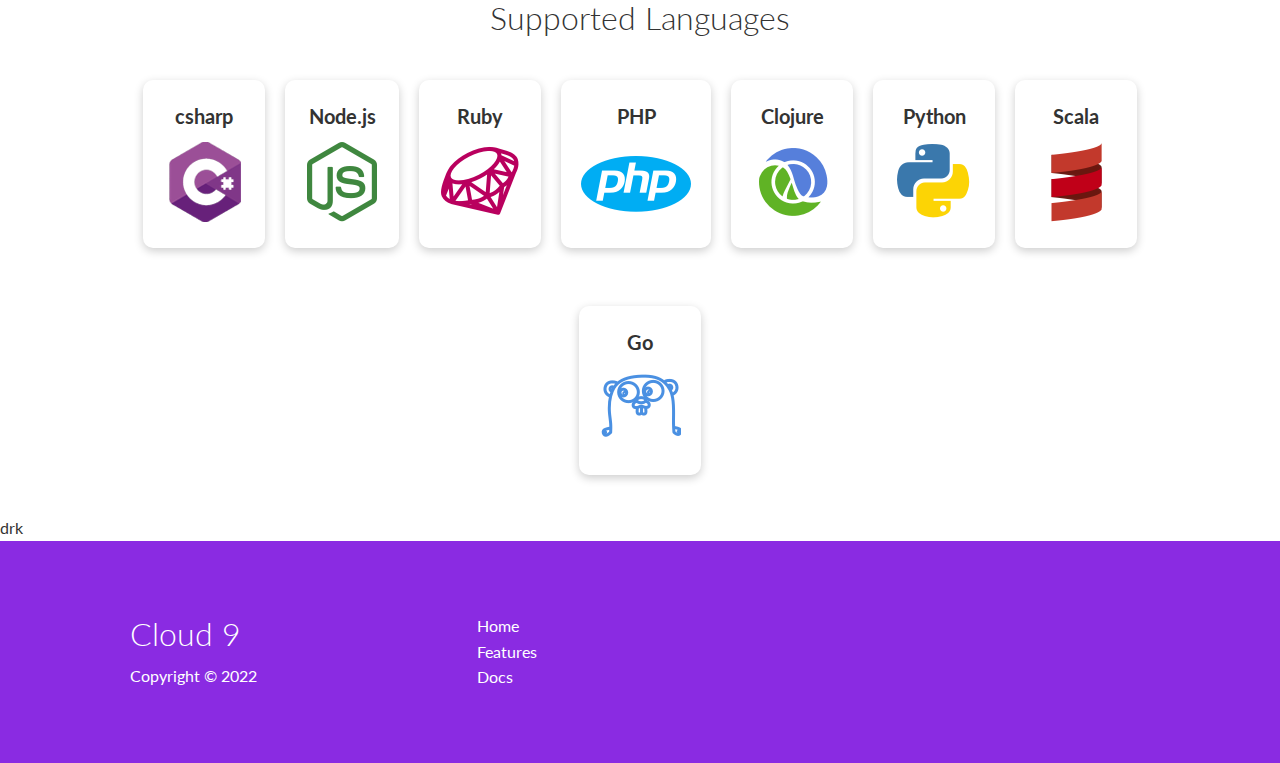
==== commit 43645eae: "change name of 'Docs' link in navbar to 'Documents'" ====
--- a/index.html
+++ b/index.html
@@ -18,7 +18,7 @@
                 <ul>
                     <li><a href="index.html">Home</a></li>
                     <li><a href="features.html">Features</a></li>
-                    <li><a href="docs.html">Docs</a></li>
+                    <li><a href="docs.html">Documents</a></li>
                 </ul>
             </nav>
         </div>
--- a/css/style.css
+++ b/css/style.css
@@ -190,8 +190,94 @@
   transform: translateY(-15px);
 }
 
+/* Features */
+.features-head img {
+  width: 200px;
+  justify-self: flex-end;
+}
+
+.features-sub-head img {
+  width: 300px;
+  justify-self: flex-end;
+  
+}
+
+
+.features-main .card > i {
+  margin-right: 20px;
+
+
+
+}
+
+.features-main .grid {
+  padding: 30px;
+  
+}
+
+.features-main .grid >*:first-child{
+  grid-column: 1 / span3;
+}
+
+.features-main .grid >*:nth-child(2){
+  grid-column: 1 / span2;
+}
+
 /* Footer  */
 
 .footer .social a {
   margin: 0 10px;
 }
+
+/* Media queries for tablets and under */
+
+@media (max-width: 768px) {
+   
+    .grid,
+    .showcase .grid,
+    .stats .grid,
+    .cli .grid,
+    .cloud .grid,
+    .cloud .grid {
+      grid-template-columns: 1fr;
+      grid-template-rows: 1fr;
+    }
+    .showcase {
+      height:auto;
+
+    }
+
+    .showcase-text {
+      text-align: center;
+      margin-top: 40px;
+    }
+    .showcase-form {
+      justify-self: center;
+      margin: auto;
+    }
+    .cli .grid > *:first-child {
+      grid-column: 1;
+      grid-row: 1;
+    }
+    
+    } 
+
+  
+
+
+
+/*Media queries for Mobile */
+@media (max-width: 500px) {
+  .navbar {
+    height: 110px;
+  }
+
+  .navbar .flex {
+    flex-direction: column; 
+  }
+
+  .navbar ul {
+    padding: 10px;
+    background-color: rgba(0, 0, 0, 0.1);
+  } 
+} 
